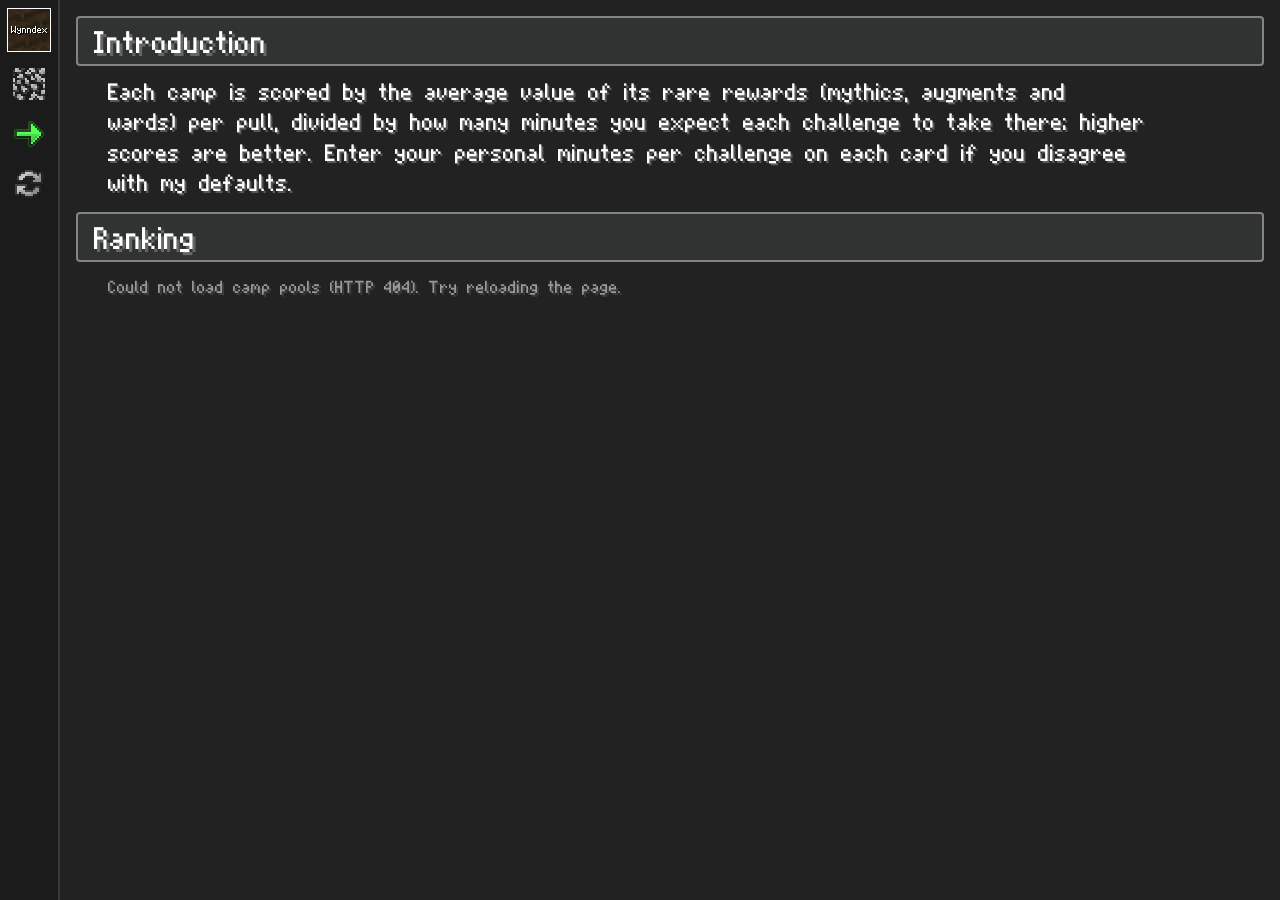
==== camps/index.html @ 74c26bb6 "camp calc" ====
<!DOCTYPE html>
<html lang="en">
<head>
    <meta charset="UTF-8">
    <meta name="viewport" content="width=device-width, initial-scale=1.0">
    <link rel="stylesheet" href="../shared/style.css">
    <link rel="stylesheet" href="camps.css">
    <script src="/shared/sidebar.js"></script>
    <script src="/shared/stepper.js"></script>
    <script src="camps.js" defer></script>
    <title>Camps - Wynndex</title>
</head>
<body>
    <div class="site">
        <div class="header">Introduction</div>
        <div class="content full-width">
            Each camp is scored by the average value of its rare rewards (mythics, augments and wards) per pull, divided by how many
            minutes you expect each challenge to take there; higher scores are better. Enter your personal minutes per challenge on
            each card if you disagree with my defaults.
        </div>

        <div class="header">Ranking</div>
        <div class="content full-width">
            <div id="ranking" class="item-grid"><dull>Loading camps...</dull></div>
            <dull id="ranking-notes" class="price-credit"></dull>
        </div>
    </div>
</body>
</html>
---- shared/style.css ----
@font-face {
  font-family: 'WynnWynncraft';
  src: url('wynn-wynncraft.ttf') format('truetype');
  font-weight: normal;
  font-style: normal;
  font-display: swap;
}

:root {
  --background-color: #222222;
  --background-translucent: #97a2a322;
  --background-translucent-light: #bac6c722;
  --background-translucent-lighter: #bac6c733;
  --shadow-color: #ffffff40;
  --shadow-dark: #000000aa; /* item price / slot badges */

  --text-yellow: #e2f088ff;

  /* Site purple (#9c1fa5) as r g b, for rgb(var(--purple) / alpha). */
  --purple: 156 31 165;

  --site-padding: 16px;
}

* {
  font-family: 'WynnWynncraft';
  color: white;
  text-shadow: 3px 3px 0px var(--shadow-color);
  line-height: 0.8;
}

body {
  margin: 0;
  background-color: var(--background-color);
}

.site {
  display: flex;
  flex-direction: column;

  min-height: calc(100vh - var(--site-padding) * 2);
  padding: var(--site-padding);

  background-color: var(--background-color);
}

.header {
  background-color: var(--background-translucent);
  padding-left: 16px;
  padding-bottom: 6px;
  margin-bottom: 8px;
  border: 2px solid #ffffff66;
  border-radius: 4px;

  font-size: 50px;
}

/* Collapsible headers (shared/collapse.js): click a header to hide its section. */
.header.collapsible {
  cursor: pointer;
  user-select: none;
}

.header.collapsible::before {
  content: '';
  display: inline-block;
  width: 12px;
  height: 21px;
  margin-right: 14px;
  vertical-align: 4px;

  background: url("data:image/svg+xml,%3Csvg xmlns='http://www.w3.org/2000/svg' viewBox='0 0 4 7' shape-rendering='crispEdges' fill='%23fff'%3E%3Cpath d='M0 0h1v7H0zM1 1h1v5H1zM2 2h1v3H2zM3 3h1v1H3z'/%3E%3C/svg%3E") center / 100% 100% no-repeat;
  image-rendering: pixelated;
  filter: drop-shadow(3px 3px 0 var(--shadow-color));
  opacity: 0.7;
  transform: rotate(90deg);
}

.header.collapsible.collapsed::before {
  transform: none;
}

.header.collapsible:hover::before,
.header.collapsible:focus-visible::before {
  opacity: 1;
}

.header.collapsible:hover {
  background-color: var(--background-translucent-light);
}

.header.collapsible:focus-visible {
  outline: none;
  border-color: #ffffffcc;
}

.wx-collapsed-away {
  display: none !important;
}

.content {
  width: 60%;

  margin-left: calc(var(--site-padding) * 2);
  margin-bottom: var(--site-padding);

  font-size: 38px;
  text-shadow: 2.45px 2.45px 0px var(--shadow-color);
}

.full-width {
  width: calc(90% - var(--site-padding) * 2);
}

.offset-left {
  margin-left: 32px;
}

dull {
  font-size: 28px;
  color: #999999ff;
  text-shadow: 1.95px 1.95px 0px #ffffff20;
}

code {
  background-color: var(--background-translucent-light);
  padding: 4px;
  padding-top: 0;
  border: var(--background-translucent-light) solid 1px;
}

a {
  color: rgb(154, 154, 255);
}

/* ---- Forms & data tables (shared by tool pages) ---- */

input,
select,
button {
  box-sizing: border-box;
  max-width: 100%;
  padding: 2px 8px 6px;

  background-color: var(--background-translucent);
  border: 2px solid var(--background-translucent-light);
  border-radius: 0;

  font-family: 'WynnWynncraft';
  font-size: 24px;
  line-height: 1;
  color: white;
  text-shadow: 1.5px 1.5px 0px var(--shadow-color);
}

input:focus,
select:focus {
  outline: none;
  border-color: #ffffff66;
}

input::placeholder {
  color: #ffffff55;
  text-shadow: none;
}

input.invalid {
  border-color: #ff6b6b;
}

/* Required but not filled in yet (e.g. reroll.js markNeeded). */
input.needed,
select.needed,
.stepper:has(> input.needed) .stepper-buttons {
  border-color: #ff6b6baa;
}

/* Masks a text input like a password without triggering browser
   password-save prompts (type="password" would). */
input.masked {
  -webkit-text-security: disc;
}

/* Number steppers: the native spin arrows are hidden in every browser and
   shared/stepper.js wraps each number input in .stepper with its own
   pixel-style up/down buttons. */
input[type="number"] {
  -moz-appearance: textfield;
  appearance: textfield;
}

input[type="number"]::-webkit-outer-spin-button,
input[type="number"]::-webkit-inner-spin-button {
  -webkit-appearance: none;
  margin: 0;
}

.stepper {
  display: inline-flex;
  align-items: stretch;
  max-width: 100%;
  vertical-align: middle;

  input {
    flex: 1 1 auto;
    min-width: 0;
  }
}

.stepper-buttons {
  display: flex;
  flex-direction: column;
  flex: 0 0 auto;
  width: 18px;

  background-color: var(--background-translucent);
  border: 2px solid var(--background-translucent-light);
  border-left: none;

  button {
    flex: 1 1 0;
    min-height: 0;
    padding: 0;
    border: none;
    background-color: transparent;
    background-repeat: no-repeat;
    background-position: center;
    background-size: 14px 8px;
    image-rendering: pixelated;
    opacity: 0.6;
  }

  button:hover {
    background-color: var(--background-translucent-lighter);
    opacity: 1;
  }

  .stepper-up {
    background-image: url("data:image/svg+xml,%3Csvg xmlns='http://www.w3.org/2000/svg' viewBox='0 0 7 4' shape-rendering='crispEdges' fill='%23fff'%3E%3Cpath d='M3 0h1v1H3zM2 1h3v1H2zM1 2h5v1H1z'/%3E%3C/svg%3E");
  }

  .stepper-down {
    background-image: url("data:image/svg+xml,%3Csvg xmlns='http://www.w3.org/2000/svg' viewBox='0 0 7 4' shape-rendering='crispEdges' fill='%23fff'%3E%3Cpath d='M1 1h5v1H1zM2 2h3v1H2zM3 3h1v1H3z'/%3E%3C/svg%3E");
  }
}

.stepper:focus-within .stepper-buttons {
  border-color: #ffffff66;
}

/* Chrome sizes a <select> from the fallback font's metrics and doesn't
   re-measure once the pixel font loads, clipping the text until a relayout
   (e.g. zooming). A fixed height avoids that; 1.5em (36px) matches the
   buttons it sits next to. */
select {
  height: 1.5em;
}

option {
  background-color: var(--background-color);
}

button {
  cursor: pointer;
  transition: background-color 0.2s;
}

button:hover {
  background-color: var(--background-translucent-lighter);
}

button.icon {
  padding: 2px 10px 6px;
}

input[type="checkbox"] {
  width: 20px;
  height: 20px;
  vertical-align: middle;
  accent-color: var(--text-yellow);
}

label.checkbox {
  display: inline-block;
  margin: 8px 0;
  font-size: 28px;
  cursor: pointer;
}

.form-grid {
  display: grid;
  grid-template-columns: max-content minmax(0, 260px);
  gap: 8px 16px;
  align-items: center;
  margin: 8px 0 12px;

  font-size: 28px;
}

.form-row {
  display: flex;
  flex-wrap: wrap;
  gap: 8px;
  align-items: center;
  margin: 8px 0;

  font-size: 28px;
}

/* Item cards: a wrapping row of tiles, one per pool item. */
.item-grid {
  display: flex;
  flex-wrap: wrap;
  gap: 8px;
  margin: 4px 0 8px;
}

.price-credit {
  display: block;
  margin: 4px 0 8px;
}

.item-grid + .item-grid {
  margin-top: 16px; /* separate groups more than rows within a group */
}

.item-card {
  position: relative;
  display: flex;
  flex-direction: column;
  align-items: center;
  box-sizing: border-box;
  width: 132px;
  padding: 24px 8px 8px;

  background-color: var(--background-translucent);
  border: 2px solid var(--background-translucent-light);
  transition: border-color 0.2s;

  --glow: var(--purple); /* texture glow colour (r g b) */

  &.wide {
    width: 168px;
  }

  &.in-offer {
    border-color: #ffffff66;
  }

  .stepper {
    width: 100%;
    margin-top: auto; /* pin to the bottom so inputs line up across a row */
  }
}

.item-price,
.item-slots {
  position: absolute;
  top: 2px;
  font-size: 20px;
}

.item-price {
  left: 8px;
  color: hsl(205, 10%, 74%); /* unpriced; priced items get a blue scale from reroll.js */
  text-shadow: 2px 2px 0 var(--shadow-dark);
}

.item-slots {
  right: 8px;
  color: #999999ff;
  text-shadow: 2px 2px 0 var(--shadow-dark);
}

/* Faint glow (the card's --glow) behind the texture; drop-shadow follows its outline. */
.item-art {
  display: flex;
  align-items: center;
  justify-content: center;
  width: 84px;
  height: 70px;
  background: radial-gradient(circle, rgb(var(--glow) / 0.15) 0%, rgb(var(--glow) / 0.05) 45%, transparent 70%);
}

.item-img {
  width: 64px;
  height: 64px;
  image-rendering: pixelated;
  filter: drop-shadow(0 0 6px rgb(var(--glow) / 0.25));

  &.placeholder {
    filter: none;
  }
}

.item-name {
  display: flex;
  align-items: center;
  justify-content: center;
  margin: 0 0 6px;

  font-size: 22px;
  line-height: 1;
  text-align: center;
}

table.data {
  border-collapse: collapse;
  margin: 4px 0 8px;
  font-size: 26px;

  th {
    padding: 4px 8px 8px;
    text-align: left;
    font-weight: normal;
    color: #999999ff;
    border-bottom: 1px solid var(--background-translucent-light);
  }

  td {
    padding: 4px 8px;
  }

  input[type="number"] {
    width: 90px;
  }

  input.narrow {
    width: 64px;
  }
}

.notes {
  display: block;
  margin-top: 8px;
}
---- camps/camps.css ----
/* Camps page only; shared item-card styles are in shared/style.css. */

/* A pile of small, overlapping item icons in place of one big texture (camps page). */
.item-art.pool-icons {
  flex-wrap: wrap;
  align-content: center;
  width: 120px;
  height: auto;
  min-height: 70px;
  flex-grow: 1; /* fill the card's spare height, so the name sits on the input */
  padding: 10px 6px 14px;
  box-sizing: border-box;
  background: none; /* each icon glows on its own instead */
}

.pool-icon {
  position: relative;
  display: block;
  width: 32px;
  height: 32px;
  margin: -4px -3px; /* overlap neighbours in both directions */

  &:hover {
    z-index: 2; /* bring a covered icon (and its tooltip) to the front */
  }
}

.pool-icon-art {
  position: relative;
  display: block;
  width: 100%;
  height: 100%;
  transition: transform 0.1s;

  .pool-icon:hover & {
    transform: scale(1.5);
  }
}

/* Shiny glint (7x11 texture at 2x) in the icon's top-left corner. */
.pool-icon-glint {
  position: absolute;
  top: -2px;
  left: -2px;
  width: 14px;
  height: 22px;
  image-rendering: pixelated;
}

.pool-icon-img {
  display: block;
  width: 100%;
  height: 100%;
  object-fit: contain;
  image-rendering: pixelated;
  background: radial-gradient(circle, rgb(var(--glow) / 0.2) 0%, rgb(var(--glow) / 0.06) 45%, transparent 70%);
  filter: drop-shadow(0 0 4px rgb(var(--glow) / 0.35));

  /* No texture: a faint square instead of a broken image. */
  .pool-icon.missing & {
    background: #ffffff1a;
    filter: none;
  }
}

/* Tooltip above a hovered pool icon: name, then count when it repeats. */
.pool-tip {
  position: absolute;
  bottom: calc(100% + 14px); /* clear the enlarged icon */
  left: 50%;
  transform: translateX(-50%);
  pointer-events: none;

  display: flex;
  flex-direction: column;
  gap: 6px;
  padding: 2px 8px 6px;
  white-space: nowrap;

  background-color: #1b1b1bee;
  border: 2px solid rgb(var(--glow) / 0.6);
  border-radius: 3px;
  box-shadow: 0 0 8px rgb(var(--glow) / 0.3);

  font-size: 22px;
  line-height: 0.8;

  opacity: 0;
  visibility: hidden;
  transition: opacity 0.1s, visibility 0.1s;

  /* Little arrow pointing down at the icon. */
  &::after {
    content: '';
    position: absolute;
    top: 100%;
    left: 50%;
    transform: translateX(-50%);
    border: 6px solid transparent;
    border-top-color: rgb(var(--glow) / 0.6);
  }

  .pool-icon:hover & {
    opacity: 1;
    visibility: visible;
  }
}

.pool-tip,
.pool-tip * {
  text-shadow: 2px 2px 0 var(--shadow-dark); /* beats the light `*` shadow */
}

.pool-tip-name.mythic,
.pool-tip-name.augment {
  color: rgb(var(--purple));
}

.pool-tip-title {
  display: flex;
  gap: 8px;
  align-items: baseline;
}

.pool-tip-count {
  color: #999999ff;
}

/* Price under the name; coloured by camps.js on the reroll page's blue scale. */
.pool-tip-price {
  color: hsl(205, 10%, 74%);

  /* Shinies show their tracker instead, at the top of that scale. */
  &.tracker {
    color: hsl(205, 100%, 76%);
  }
}

/* Flip cards (camps page): the front is a normal item card, the back a list.
   The back is absolutely positioned, so the front decides the size. */
.flip-card {
  position: relative;
  display: flex;
  perspective: 800px;
  cursor: pointer;
  outline: none;

  &:hover,
  &:focus-within {
    z-index: 1; /* keep the front's hover tooltips above neighbouring cards */
  }

  &:focus-visible .flip-inner {
    box-shadow: inset 0 0 0 2px #ffffff66;
  }
}

.flip-inner {
  position: relative;
  display: flex;
  flex: 1;
  transform-style: preserve-3d;
  transition: transform 0.4s;

  /* The card's box lives here, so it stays visible (and turns) while only
     the faces' contents fade. Inset shadow = border without taking space. */
  background-color: var(--background-translucent);
  box-shadow: inset 0 0 0 2px var(--background-translucent-light);

  .flip-card.flipped & {
    transform: rotateY(180deg);
  }
}

/* Cross-fade the faces over the 0.4s turn: the outgoing face fades out
   quickly, both stay hidden around the edge-on middle, then the incoming one
   fades in quickly at the end. Opacity rather
   than backface-visibility, which browsers don't apply reliably to children
   with their own effects (glows, enlarged icons, tooltips). Each rule's
   transition is the one used when arriving at that state. */
.flip-front,
.flip-card.flipped .flip-back {
  opacity: 1;
  transition: opacity 0.12s ease-out 0.28s;
}

.flip-back,
.flip-card.flipped .flip-front {
  opacity: 0;
  pointer-events: none;
  transition: opacity 0.12s ease-in;
}

.flip-card.flipped .flip-back {
  pointer-events: auto;
}

.flip-front,
.flip-back {
  background: none;
  border-color: transparent;
}

.flip-front {
  flex: 1;
}

.flip-back {
  position: absolute;
  inset: 0;
  width: auto !important;
  padding: 6px 4px 6px 6px;
  transform: rotateY(180deg);
}

/* The list on a card's back: icon | name | price (right-aligned). */
.pool-list {
  width: 100%;
  height: 100%;
  overflow-y: auto;
  overscroll-behavior: contain;
  scrollbar-width: thin;
  scrollbar-color: #ffffff40 transparent;
}

.pool-row {
  display: flex;
  align-items: center;
  gap: 6px;
  padding: 2px 2px 2px 0;

  font-size: 18px;
  line-height: 0.9;

  & + & {
    border-top: 1px solid var(--background-translucent-light);
  }
}

.pool-row-icon {
  position: relative;
  flex: none;
  width: 20px;
  height: 20px;
}

.pool-row-img {
  width: 100%;
  height: 100%;
  object-fit: contain;
  image-rendering: pixelated;

  &.missing {
    background: #ffffff1a;
  }
}

.pool-row-glint {
  position: absolute;
  top: -2px;
  left: -2px;
  width: 7px;
  height: 11px;
  image-rendering: pixelated;
}

.pool-row-name {
  flex: 1;
  min-width: 0;
  overflow-wrap: anywhere;

  &.mythic,
  &.augment {
    color: rgb(var(--purple));
  }
}

.pool-row-count {
  color: #999999ff;
}

.pool-row-value {
  flex: none;
  max-width: 55%;
  text-align: right;
  color: hsl(205, 10%, 74%);

  &.tracker {
    color: hsl(205, 100%, 76%);
  }
}

.pool-row-name,
.pool-row-count,
.pool-row-value {
  text-shadow: 2px 2px 0 var(--shadow-dark);
}
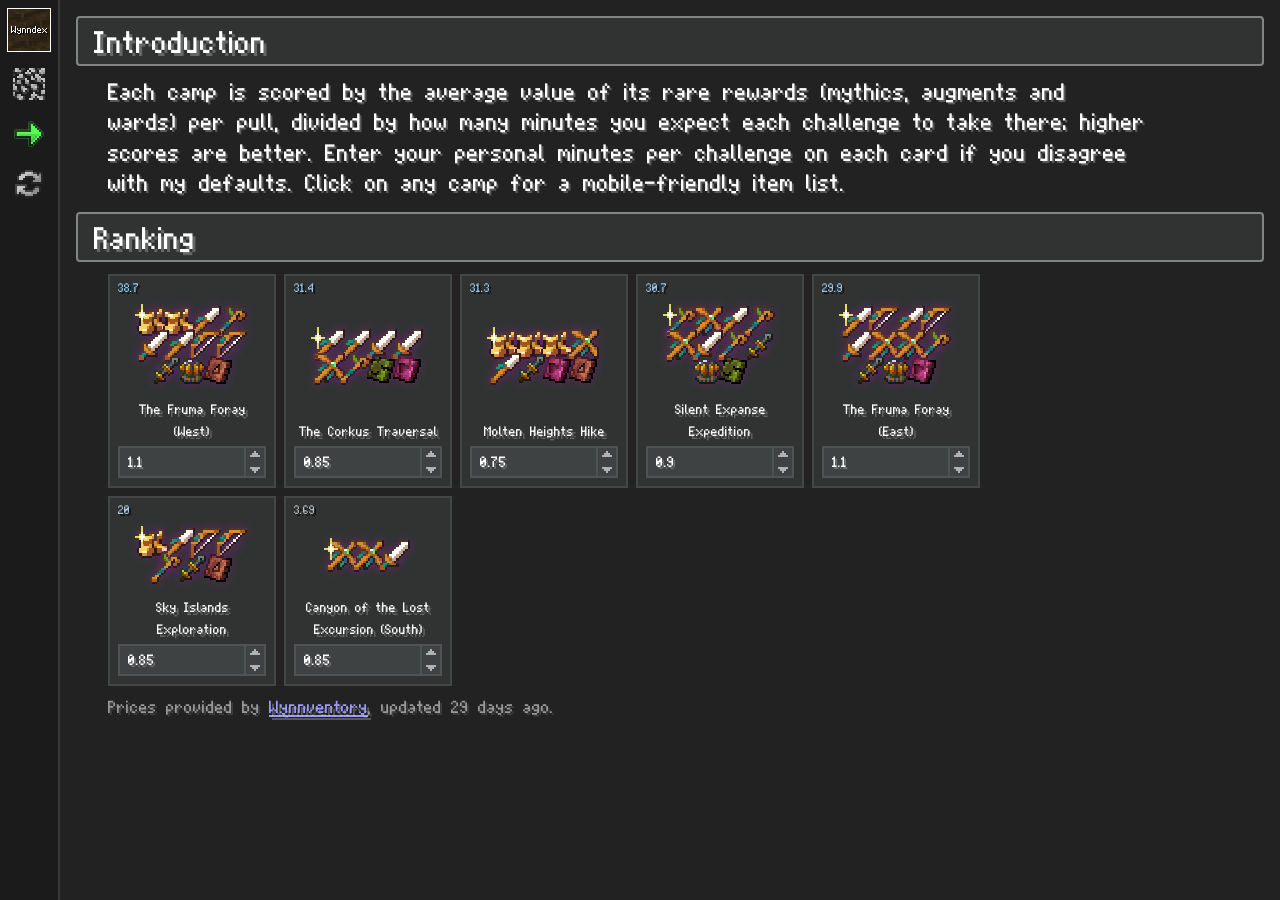
==== commit 24857b13: "updates" ====
--- a/camps/index.html
+++ b/camps/index.html
@@ -16,7 +16,7 @@
         <div class="content full-width">
             Each camp is scored by the average value of its rare rewards (mythics, augments and wards) per pull, divided by how many
             minutes you expect each challenge to take there; higher scores are better. Enter your personal minutes per challenge on
-            each card if you disagree with my defaults.
+            each card if you disagree with my defaults. Click on any camp for a mobile-friendly item list.
         </div>
 
         <div class="header">Ranking</div>
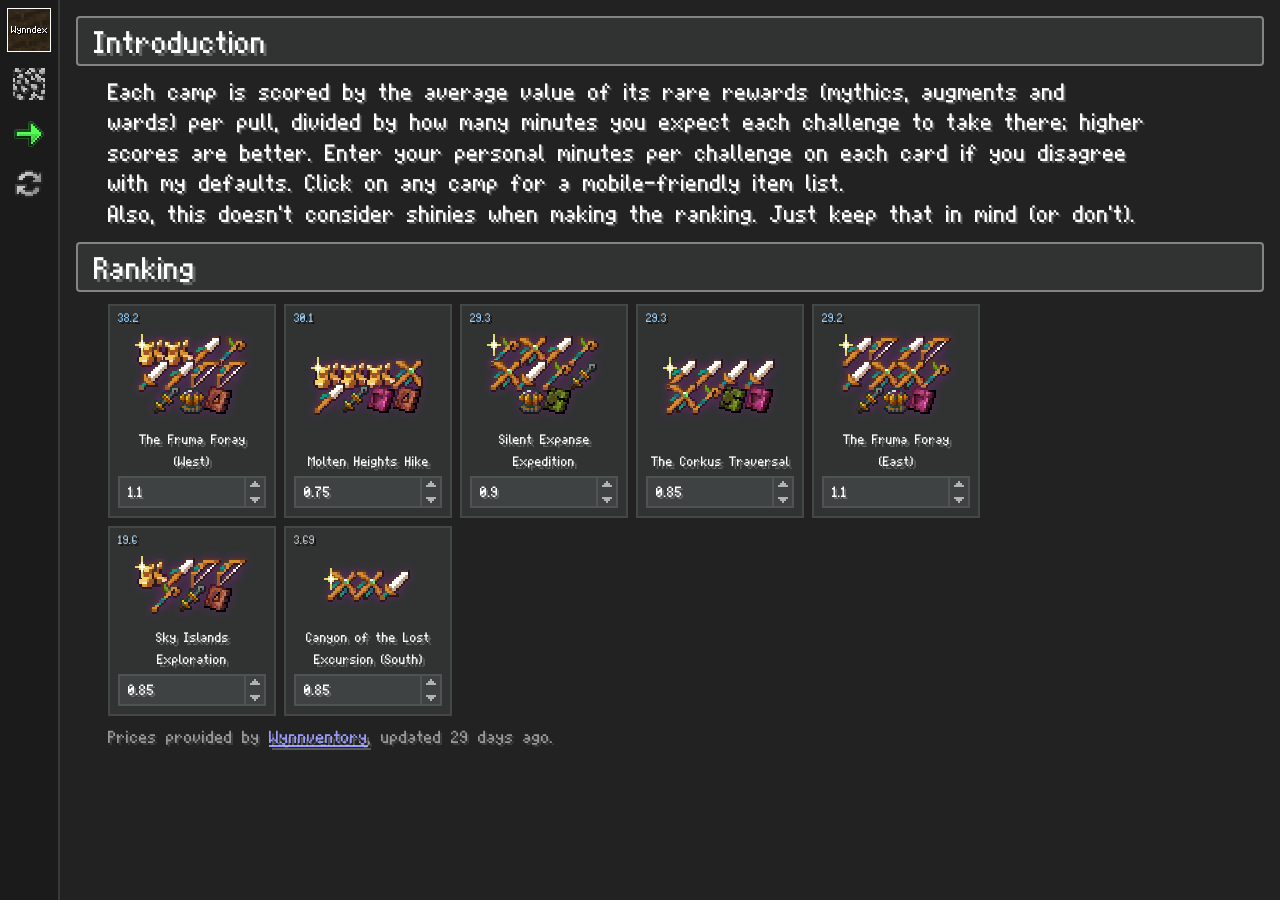
==== commit 1501a397: "last set for today" ====
--- a/camps/index.html
+++ b/camps/index.html
@@ -17,6 +17,8 @@
             Each camp is scored by the average value of its rare rewards (mythics, augments and wards) per pull, divided by how many
             minutes you expect each challenge to take there; higher scores are better. Enter your personal minutes per challenge on
             each card if you disagree with my defaults. Click on any camp for a mobile-friendly item list.
+            <br>
+            Also, this doesn't consider shinies when making the ranking. Just keep that in mind (or don't).
         </div>
 
         <div class="header">Ranking</div>
--- a/shared/style.css
+++ b/shared/style.css
@@ -307,6 +307,14 @@
   font-size: 28px;
 }
 
+/* The pixel font's glyphs sit ~0.1em below the centre of their line box, so
+   labels centred beside an input look low; lift them (inputs do the same
+   with their uneven padding). */
+.form-grid > label,
+.form-row > label {
+  padding-bottom: 0.2em;
+}
+
 /* Item cards: a wrapping row of tiles, one per pool item. */
 .item-grid {
   display: flex;
--- a/camps/camps.css
+++ b/camps/camps.css
@@ -273,6 +273,11 @@
   &.augment {
     color: rgb(var(--purple));
   }
+
+  /* Shinies: name and tracker stacked and centred. */
+  &.shiny {
+    text-align: center;
+  }
 }
 
 .pool-row-count {
@@ -290,8 +295,16 @@
   }
 }
 
+/* A shiny's tracker, on its own line under the name. */
+.pool-row-tracker {
+  display: block;
+  margin-top: 2px;
+  color: hsl(205, 100%, 76%);
+}
+
 .pool-row-name,
 .pool-row-count,
-.pool-row-value {
+.pool-row-value,
+.pool-row-tracker {
   text-shadow: 2px 2px 0 var(--shadow-dark);
 }
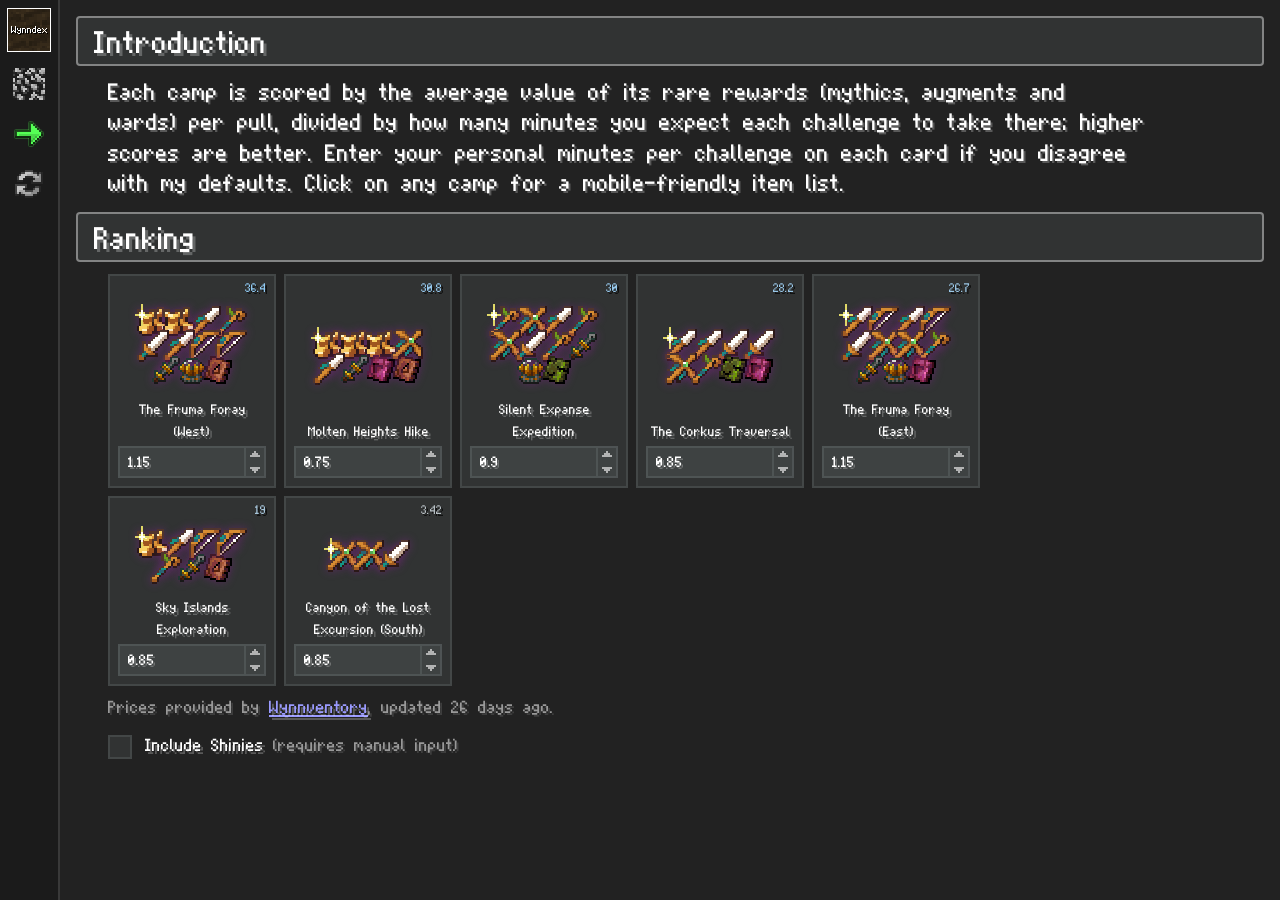
==== commit e7d9e81c: "defaults, formatting, and shiny optin" ====
--- a/camps/index.html
+++ b/camps/index.html
@@ -17,14 +17,13 @@
             Each camp is scored by the average value of its rare rewards (mythics, augments and wards) per pull, divided by how many
             minutes you expect each challenge to take there; higher scores are better. Enter your personal minutes per challenge on
             each card if you disagree with my defaults. Click on any camp for a mobile-friendly item list.
-            <br>
-            Also, this doesn't consider shinies when making the ranking. Just keep that in mind (or don't).
         </div>
 
         <div class="header">Ranking</div>
         <div class="content full-width">
             <div id="ranking" class="item-grid"><dull>Loading camps...</dull></div>
             <dull id="ranking-notes" class="price-credit"></dull>
+            <label class="checkbox"><input type="checkbox" id="include-shinies"> Include Shinies <dull>(requires manual input)</dull></label>
         </div>
     </div>
 </body>
--- a/shared/style.css
+++ b/shared/style.css
@@ -273,12 +273,51 @@
   padding: 2px 10px 6px;
 }
 
+/* Checkboxes: drawn like the stepper buttons (same box, hover and opacity),
+   with an 8x5 pixel checkmark (2px-thick strokes) at the arrows' 2x scale
+   when checked. The checkmark is a background image, so its opacity lives in
+   two copies of the SVG. */
 input[type="checkbox"] {
-  width: 20px;
-  height: 20px;
+  -webkit-appearance: none;
+  appearance: none;
+  flex: none;
+  width: 24px;
+  height: 24px;
+  margin: 0 4px 0 0;
+  padding: 0;
   vertical-align: middle;
-  accent-color: var(--text-yellow);
-}
+  cursor: pointer;
+
+  background-repeat: no-repeat;
+  background-position: center;
+  background-size: 16px 10px;
+  image-rendering: pixelated;
+  transition: background-color 0.2s;
+
+  &:hover,
+  label.checkbox:hover & {
+    background-color: var(--background-translucent-lighter);
+  }
+
+  &:checked {
+    background-image: url("data:image/svg+xml,%3Csvg xmlns='http://www.w3.org/2000/svg' viewBox='0 0 8 5' shape-rendering='crispEdges' fill='%23fff' fill-opacity='0.6'%3E%3Cpath d='M6 0h2v1H6zM5 1h2v1H5zM0 2h2v1H0zM4 2h2v1H4zM1 3h4v1H1zM2 4h2v1H2z'/%3E%3C/svg%3E");
+  }
+
+  &:checked:hover,
+  label.checkbox:hover &:checked {
+    background-image: url("data:image/svg+xml,%3Csvg xmlns='http://www.w3.org/2000/svg' viewBox='0 0 8 5' shape-rendering='crispEdges' fill='%23fff' fill-opacity='1'%3E%3Cpath d='M6 0h2v1H6zM5 1h2v1H5zM0 2h2v1H0zM4 2h2v1H4zM1 3h4v1H1zM2 4h2v1H2z'/%3E%3C/svg%3E");
+  }
+
+  /* Only show the focus border for keyboard focus, not after a click. */
+  &:focus {
+    border-color: var(--background-translucent-light);
+  }
+
+  &:focus-visible {
+    border-color: #ffffff66;
+  }
+}
+
 
 label.checkbox {
   display: inline-block;
@@ -380,6 +419,42 @@
   text-shadow: 2px 2px 0 var(--shadow-dark);
 }
 
+/* Typed prices (reroll and camps pages): looks identical to a read-only price. */
+.item-price.editable {
+  min-width: 0.6em;
+  cursor: text;
+  outline: none;
+
+  border-bottom: 2px dashed transparent;
+
+  /* Missing price: prompt to type one. */
+  &:empty {
+    border-bottom-color: #ffffff40;
+  }
+
+  &:empty::before {
+    content: 'enter price';
+    opacity: 0.8;
+  }
+
+  &:focus:empty::before {
+    content: '';
+  }
+
+  &:hover,
+  &:focus {
+    border-bottom-color: #ffffff80;
+  }
+
+  &:empty:hover::before {
+    opacity: 1;
+  }
+}
+
+.item-price.invalid {
+  color: #ff6b6b !important;
+}
+
 /* Faint glow (the card's --glow) behind the texture; drop-shadow follows its outline. */
 .item-art {
   display: flex;
--- a/camps/camps.css
+++ b/camps/camps.css
@@ -1,4 +1,10 @@
 /* Camps page only; shared item-card styles are in shared/style.css. */
+
+/* Camp score in the card's top-right corner (shared .item-price sits top-left). */
+.item-price.camp-score {
+  left: auto;
+  right: 8px;
+}
 
 /* A pile of small, overlapping item icons in place of one big texture (camps page). */
 .item-art.pool-icons {
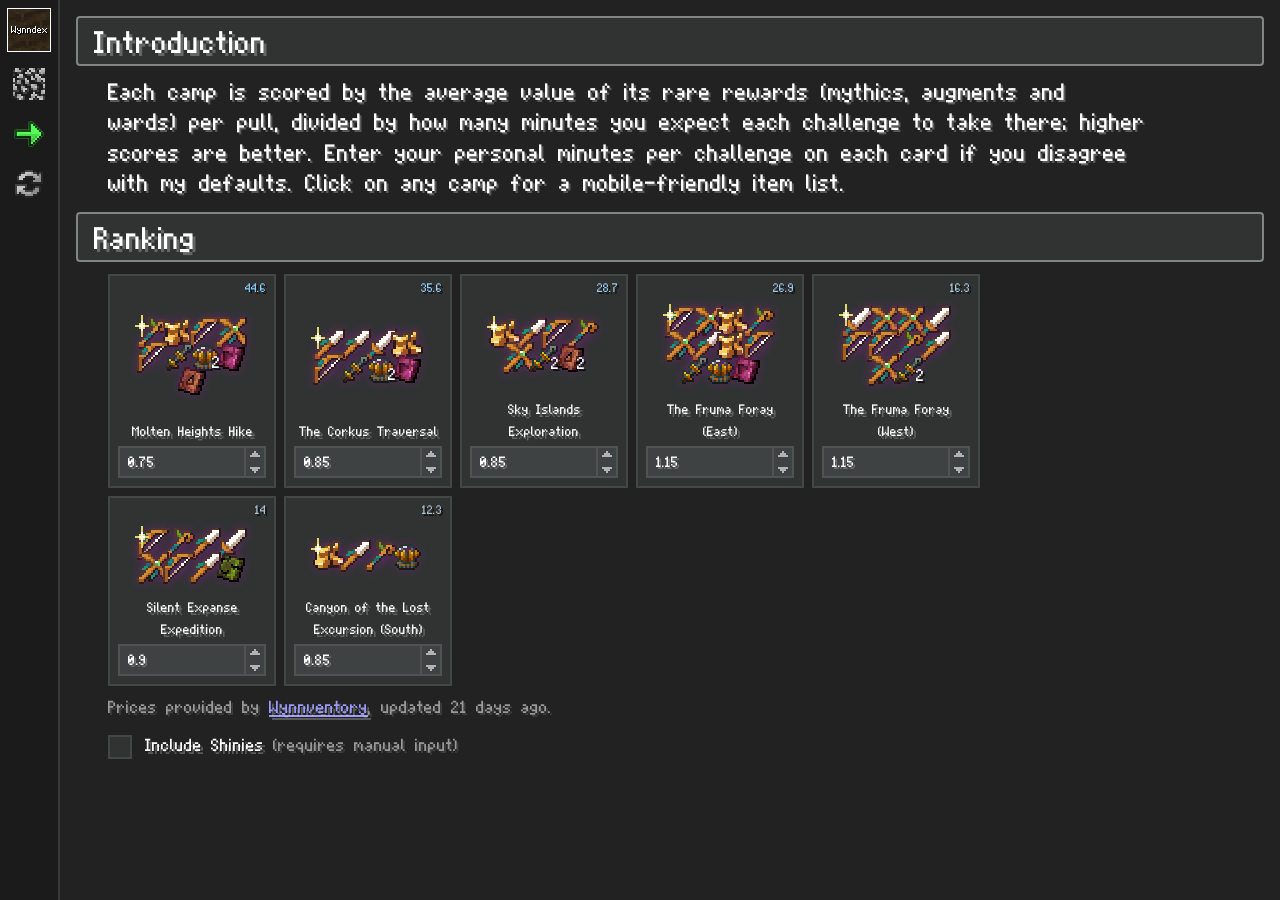
==== commit 1412ec65: "timer and visual count" ====
--- a/camps/index.html
+++ b/camps/index.html
@@ -23,6 +23,7 @@
         <div class="content full-width">
             <div id="ranking" class="item-grid"><dull>Loading camps...</dull></div>
             <dull id="ranking-notes" class="price-credit"></dull>
+            <dull id="pool-reset" class="price-credit"></dull>
             <label class="checkbox"><input type="checkbox" id="include-shinies"> Include Shinies <dull>(requires manual input)</dull></label>
         </div>
     </div>
--- a/camps/camps.css
+++ b/camps/camps.css
@@ -1,9 +1,27 @@
 /* Camps page only; shared item-card styles are in shared/style.css. */
+
+/* "Pool reset in" (only shown in the last 24h) sits right under the price credit line. */
+#ranking-notes:has(+ #pool-reset:not([hidden])) {
+  margin-bottom: 0;
+}
+
+#pool-reset[hidden] {
+  display: none;
+}
 
 /* Camp score in the card's top-right corner (shared .item-price sits top-left). */
 .item-price.camp-score {
   left: auto;
   right: 8px;
+}
+
+/* Shiny price field: its own placeholder (the shared one says "enter price"). */
+.item-price.editable.shiny-price:empty::before {
+  content: 'enter shiny price';
+}
+
+.item-price.editable.shiny-price:focus:empty::before {
+  content: '';
 }
 
 /* A pile of small, overlapping item icons in place of one big texture (camps page). */
@@ -53,6 +71,19 @@
   image-rendering: pixelated;
 }
 
+/* Stack count (repeated items) in the icon's bottom-right corner, like Minecraft. */
+.pool-icon-count {
+  position: absolute;
+  right: 1px;
+  bottom: 1px;
+  z-index: 1;
+  pointer-events: none;
+  font-size: 27px;
+  line-height: 0.8;
+  color: #ffffff;
+  text-shadow: 2px 2px 0 var(--shadow-dark);
+}
+
 .pool-icon-img {
   display: block;
   width: 100%;
